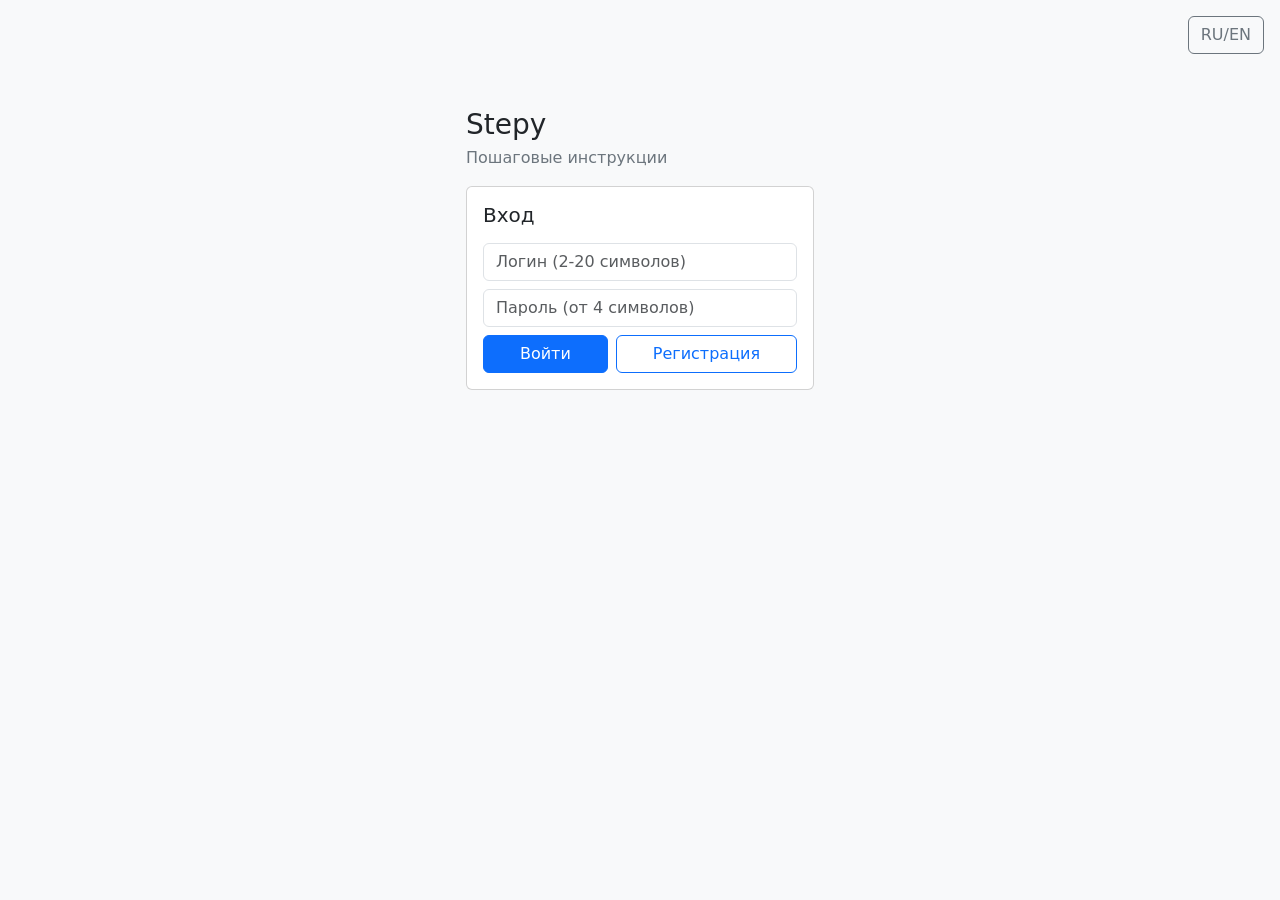
==== index.html @ 96609efd "тест версия сайта" ====
<!doctype html>
<html lang="ru">

<head>
  <meta charset="utf-8">
  <meta name="viewport" content="width=device-width, initial-scale=1">
  <link href="https://cdn.jsdelivr.net/npm/bootstrap@5.3.3/dist/css/bootstrap.min.css" rel="stylesheet">
  <link href="css/style.css" rel="stylesheet">
  <title>Stepy</title>
</head>

<body>
  <button class="btn btn-outline-secondary position-absolute top-0 end-0 m-3" id="langBtn">RU/EN</button>
  <div class="auth-box px-3">
    <h1 class="h3 mb-1">Stepy</h1>
    <p class="text-secondary" data-i18n="title"></p>
    <div class="card">
      <div class="card-body">
        <h2 class="h5 mb-3" data-i18n="login"></h2>
        <form id="authForm">
          <input id="login" class="form-control mb-2" required minlength="2" maxlength="20" autocomplete="username"
            data-i18n-ph="name">
          <input id="password" type="password" class="form-control mb-2" required minlength="4" autocomplete="current-password"
            data-i18n-ph="pass">
          <div class="text-danger small mb-2" id="authError"></div>
          <div class="d-flex gap-2">
            <button class="btn btn-primary flex-fill" value="login" data-i18n="enter"></button>
            <button class="btn btn-outline-primary flex-fill" value="register" data-i18n="register"></button>
          </div>
        </form>
      </div>
    </div>
  </div>
  <script src="https://cdn.jsdelivr.net/npm/bootstrap@5.3.3/dist/js/bootstrap.bundle.min.js"></script>
  <script src="js/lang.js"></script>
  <script src="js/api.js"></script>
  <script src="js/ui.js"></script>
  <script src="js/pages/auth.js"></script>
</body>

</html>
---- css/style.css ----
body {
    background: #f8f9fa;
}

.auth-box {
    max-width: 380px;
    margin: 12vh auto 0;
}

.avatar {
    width: 40px;
    height: 40px;
}

.guide-card:hover {
    border-color: #0d6efd;
}

.step-done {
    color: #6c757d;
    text-decoration: line-through;
}
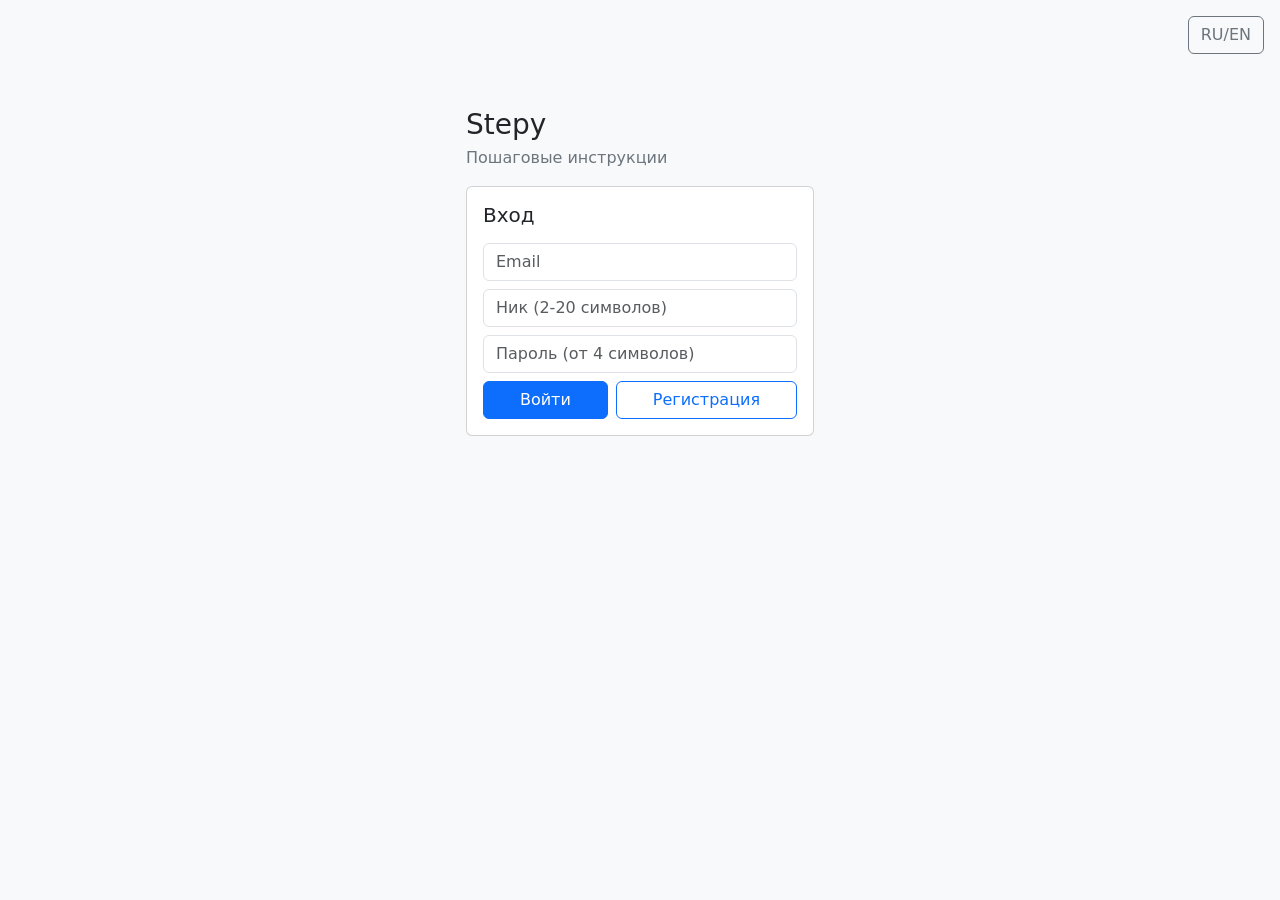
==== commit 358cd9cd: "исправленная версия index.html" ====
--- a/index.html
+++ b/index.html
@@ -18,14 +18,16 @@
       <div class="card-body">
         <h2 class="h5 mb-3" data-i18n="login"></h2>
         <form id="authForm">
-          <input id="login" class="form-control mb-2" required minlength="2" maxlength="20" autocomplete="username"
-            data-i18n-ph="name">
+          <input id="email" type="email" class="form-control mb-2" required autocomplete="email" data-i18n-ph="email">
+          <div>
+            <input id="nickname" class="form-control mb-2" maxlength="20" autocomplete="nickname" data-i18n-ph="nick">
+          </div>
           <input id="password" type="password" class="form-control mb-2" required minlength="4" autocomplete="current-password"
             data-i18n-ph="pass">
           <div class="text-danger small mb-2" id="authError"></div>
           <div class="d-flex gap-2">
-            <button class="btn btn-primary flex-fill" value="login" data-i18n="enter"></button>
-            <button class="btn btn-outline-primary flex-fill" value="register" data-i18n="register"></button>
+            <button id="loginBtn" class="btn btn-primary flex-fill" value="login" data-i18n="enter"></button>
+            <button id="registerBtn" class="btn btn-outline-primary flex-fill" value="register" data-i18n="register"></button>
           </div>
         </form>
       </div>
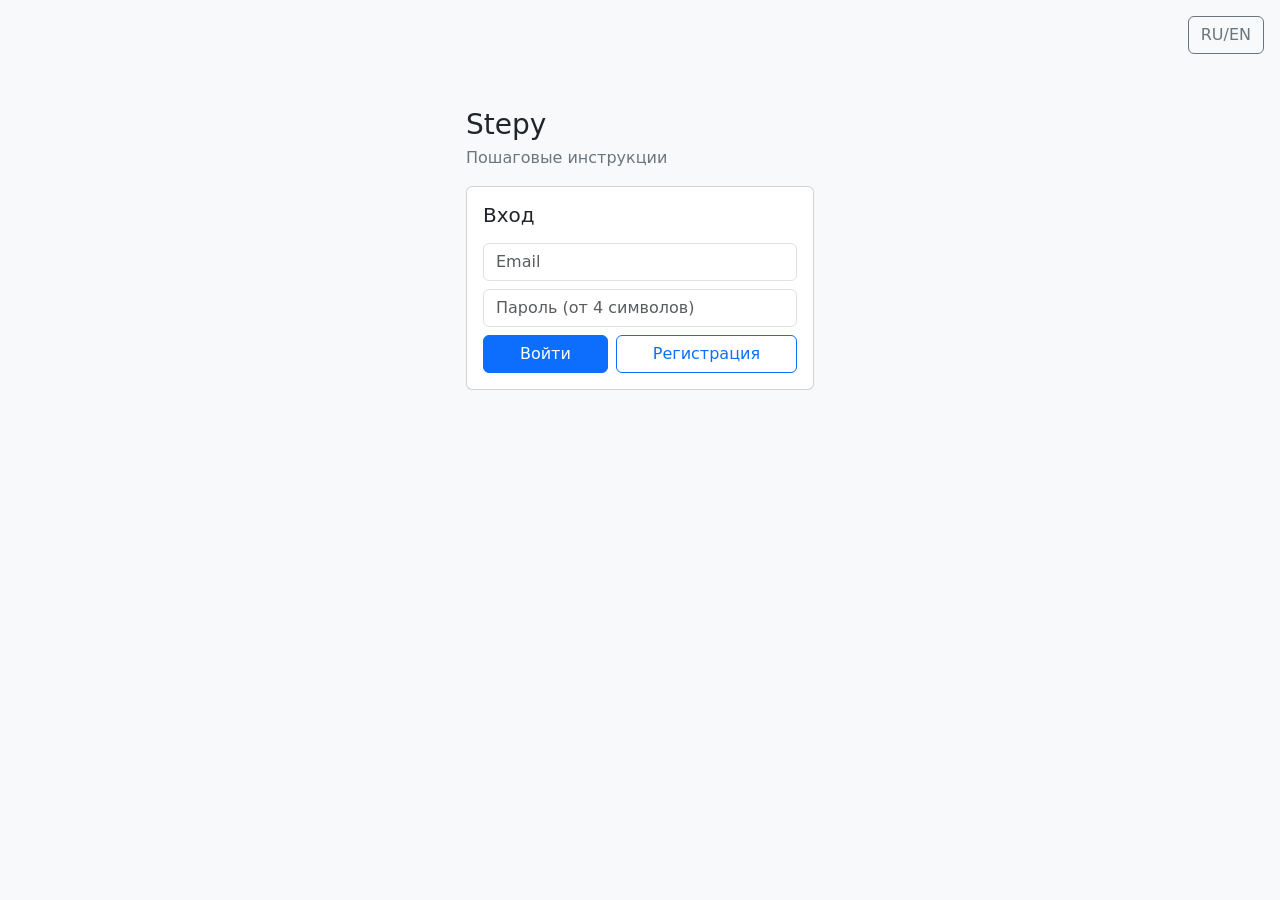
==== commit ed06d8c3: "изменение двух файлов индекс хтмл и аутх жс" ====
--- a/index.html
+++ b/index.html
@@ -19,7 +19,7 @@
         <h2 class="h5 mb-3" data-i18n="login"></h2>
         <form id="authForm">
           <input id="email" type="email" class="form-control mb-2" required autocomplete="email" data-i18n-ph="email">
-          <div>
+          <div id="nickWrap" class="d-none">
             <input id="nickname" class="form-control mb-2" maxlength="20" autocomplete="nickname" data-i18n-ph="nick">
           </div>
           <input id="password" type="password" class="form-control mb-2" required minlength="4" autocomplete="current-password"
